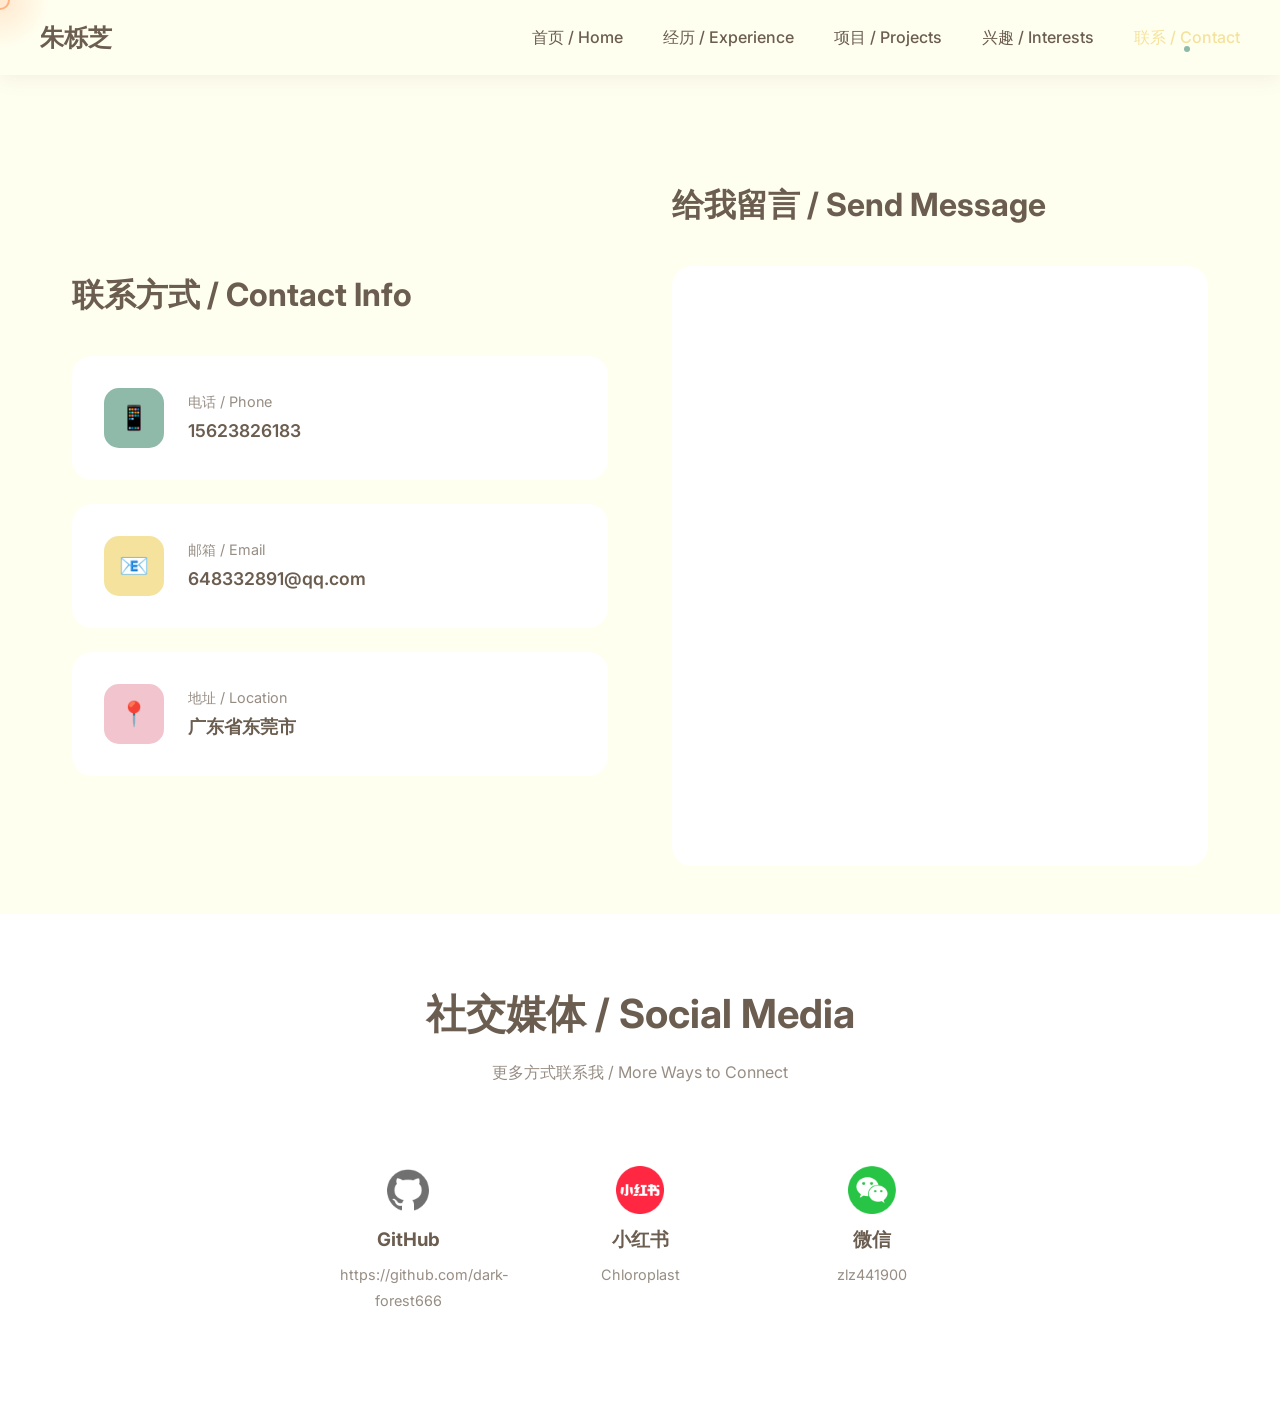
==== contact.html @ 86832d2b "Initial commit: Personal portfolio website" ====
<!DOCTYPE html>
<html lang="zh-CN">
<head>
  <meta charset="UTF-8">
  <meta name="viewport" content="width=device-width, initial-scale=1.0">
  <title>联系我 - 朱栎芝 | Contact</title>
  <link rel="preconnect" href="https://fonts.googleapis.com">
  <link rel="preconnect" href="https://fonts.gstatic.com" crossorigin>
  <link href="https://fonts.googleapis.com/css2?family=Inter:wght@300;400;500;600;700&display=swap" rel="stylesheet">
  <link rel="stylesheet" href="css/style.css">
  <link rel="stylesheet" href="css/animations.css">
</head>
<body>

  <!-- 自定义鼠标光标 -->
  <div class="custom-cursor"></div>
  <div class="cursor-glow"></div>

  <!-- 导航栏 -->
  <nav class="navbar scrolled" id="navbar">
    <div class="nav-container">
      <a href="index.html" class="nav-logo">朱栎芝</a>
      <ul class="nav-links">
        <li><a href="index.html" class="nav-link">首页 / Home</a></li>
        <li><a href="experience.html" class="nav-link">经历 / Experience</a></li>
        <li><a href="projects.html" class="nav-link">项目 / Projects</a></li>
        <li><a href="interests.html" class="nav-link">兴趣 / Interests</a></li>
        <li><a href="contact.html" class="nav-link active">联系 / Contact</a></li>
      </ul>
      <button class="mobile-menu-btn">☰</button>
    </div>
  </nav>

  <!-- 页面内容开始 -->
  <div style="padding-top: 8rem;"></div>

  <!-- 联系方式 -->
  <section style="padding: 3rem 0;">
    <div class="container">
      <div style="display: grid; grid-template-columns: 1fr 1fr; gap: 4rem; align-items: center;">
        
        <!-- 联系信息卡片 -->
        <div class="scroll-animate">
          <h2 style="font-size: 2rem; margin-bottom: 2rem;">联系方式 / Contact Info</h2>
          
          <div style="display: flex; flex-direction: column; gap: 1.5rem;">
            
            <!-- 电话 -->
            <a href="tel:15623826183" class="card card-hover" style="text-decoration: none; color: inherit; display: flex; align-items: center; gap: 1.5rem;">
              <div style="width: 60px; height: 60px; background: var(--color-primary); border-radius: 15px; display: flex; align-items: center; justify-content: center; font-size: 1.5rem; flex-shrink: 0;">
                📱
              </div>
              <div>
                <p style="font-size: 0.9rem; opacity: 0.7;">电话 / Phone</p>
                <p style="font-size: 1.1rem; font-weight: 600;">15623826183</p>
              </div>
            </a>

            <!-- 邮箱 -->
            <a href="mailto:648332891@qq.com" class="card card-hover" style="text-decoration: none; color: inherit; display: flex; align-items: center; gap: 1.5rem;">
              <div style="width: 60px; height: 60px; background: var(--color-accent); border-radius: 15px; display: flex; align-items: center; justify-content: center; font-size: 1.5rem; flex-shrink: 0;">
                📧
              </div>
              <div>
                <p style="font-size: 0.9rem; opacity: 0.7;">邮箱 / Email</p>
                <p style="font-size: 1.1rem; font-weight: 600;">648332891@qq.com</p>
              </div>
            </a>

            <!-- 地址 -->
            <div class="card" style="display: flex; align-items: center; gap: 1.5rem;">
              <div style="width: 60px; height: 60px; background: var(--color-secondary); border-radius: 15px; display: flex; align-items: center; justify-content: center; font-size: 1.5rem; flex-shrink: 0;">
                📍
              </div>
              <div>
                <p style="font-size: 0.9rem; opacity: 0.7;">地址 / Location</p>
                <p style="font-size: 1.1rem; font-weight: 600;">广东省东莞市</p>
              </div>
            </div>

          </div>
        </div>

        <!-- 留言表单 -->
        <div class="scroll-animate" style="animation-delay: 0.3s;">
          <h2 style="font-size: 2rem; margin-bottom: 2rem;">给我留言 / Send Message</h2>
          
          <div class="card" style="padding: 0; overflow: hidden;">
            <iframe height="600" src="http://jsform3.com/web/formview/69e0dd16fc918f0dad9b5630?_ed=1" allowTransparency="true" frameborder="0" style="width:100%; border:none; display: block;"></iframe>
          </div>
        </div>

      </div>
    </div>
  </section>

  <!-- 社交媒体 -->
  <section style="padding: 4rem 0; background: var(--color-white);">
    <div class="container">
      <div class="section-title scroll-animate">
        <h2>社交媒体 / Social Media</h2>
        <p>更多方式联系我 / More Ways to Connect</p>
      </div>

      <div style="display: flex; justify-content: center; gap: 2rem; flex-wrap: wrap;">

        <a href="#" class="card card-hover scroll-animate social-card" style="text-decoration: none; color: inherit; text-align: center; padding: 2rem; width: 200px; flex-shrink: 0;">
          <img src="img/icon/github.png" style="width: 48px; height: 48px;">
          <h3 style="margin-bottom: 0.3rem;">GitHub</h3>
          <p style="font-size: 0.9rem; opacity: 0.7;">https://github.com/dark-forest666</p>
        </a>

        <a href="#" class="card card-hover scroll-animate social-card" style="text-decoration: none; color: inherit; text-align: center; padding: 2rem; width: 200px; flex-shrink: 0; animation-delay: 0.2s;">
          <img src="img/icon/xiaohongshu.png" style="width: 48px; height: 48px;">
          <h3 style="margin-bottom: 0.3rem;">小红书</h3>
          <p style="font-size: 0.9rem; opacity: 0.7;">Chloroplast</p>
        </a>

        <a href="#" class="card card-hover scroll-animate social-card" style="text-decoration: none; color: inherit; text-align: center; padding: 2rem; width: 200px; flex-shrink: 0; animation-delay: 0.4s;">
          <img src="img/icon/wechat.png" style="width: 48px; height: 48px;">
          <h3 style="margin-bottom: 0.3rem;">微信</h3>
          <p style="font-size: 0.9rem; opacity: 0.7;">zlz441900</p>
        </a>

      </div>
    </div>
  </section>

  <style>
    /* 社交媒体卡片样式 */
    .social-card {
      transition: transform 0.3s ease, box-shadow 0.3s ease;
    }

    .social-card:hover {
      transform: translateY(-5px);
      box-shadow: 0 10px 30px rgba(0, 0, 0, 0.15);
    }

    /* 响应式调整 */
    @media (max-width: 768px) {
      .social-card {
        width: 160px !important;
        padding: 1.5rem !important;
      }

      .social-card h3 {
        font-size: 1rem;
      }

      .social-card p {
        font-size: 0.8rem;
      }
    }

    @media (max-width: 480px) {
      .social-card {
        width: 140px !important;
        padding: 1.2rem !important;
      }

      .social-card div:first-child {
        font-size: 2.5rem;
      }
    }
  </style>



  <script src="js/main.js"></script>
  <script src="js/animations.js"></script>
  <script src="js/interactions.js"></script>

</body>
</html>
---- css/style.css ----
/* ==================== 颜色系统 ==================== */
:root {
  --color-primary: #8FB9A8;
  --color-secondary: #F2C4CE;
  --color-accent: #F5E29D;
  --color-bg: #FFFFF0;
  --color-text: #6B5D4F;
  --color-white: #FFFFFF;
}

/* ==================== 重置样式 ==================== */
* {
  margin: 0;
  padding: 0;
  box-sizing: border-box;
}

html {
  scroll-behavior: smooth;
}

body {
  font-family: 'Inter', 'Microsoft YaHei', sans-serif;
  background-color: var(--color-bg);
  color: var(--color-text);
  line-height: 1.8;
  overflow-x: hidden;
}

/* ==================== 自定义鼠标光标 ==================== */
/* 主站页面使用自定义光标 */
body:not(.club-page):not(.assistant-page) {
  cursor: none;
}

/* 主站光标样式 - 详情页会覆盖这些样式 */
body:not(.club-page):not(.assistant-page) .custom-cursor {
  position: fixed;
  width: 20px;
  height: 20px;
  border: 2px solid #FFB380;
  border-radius: 50%;
  pointer-events: none;
  z-index: 99999;
  left: 0;
  top: 0;
  opacity: 1;
  display: block;
}

body:not(.club-page):not(.assistant-page) .cursor-glow {
  position: fixed;
  width: 100px;
  height: 100px;
  background: radial-gradient(circle, rgba(255, 179, 128, 0.3) 0%, transparent 70%);
  border-radius: 50%;
  pointer-events: none;
  z-index: 99998;
  left: 0;
  top: 0;
  opacity: 1;
  display: block;
}

body:not(.club-page):not(.assistant-page):hover .custom-cursor,
body:not(.club-page):not(.assistant-page):hover .cursor-glow {
  opacity: 1;
}

/* ==================== 详情页自定义光标 ==================== */
/* 详情页使用自定义光标 */
body.club-page,
body.assistant-page {
  cursor: none;
}

/* 详情页光标样式 - 始终可见 */
body.club-page .custom-cursor,
body.assistant-page .custom-cursor {
  position: fixed;
  width: 20px;
  height: 20px;
  border: 2px solid #FFB380;
  border-radius: 50%;
  pointer-events: none;
  z-index: 99999;
  left: 0;
  top: 0;
  opacity: 1;
  display: block;
}

body.club-page .cursor-glow,
body.assistant-page .cursor-glow {
  position: fixed;
  width: 100px;
  height: 100px;
  background: radial-gradient(circle, rgba(255, 179, 128, 0.3) 0%, transparent 70%);
  border-radius: 50%;
  pointer-events: none;
  z-index: 99998;
  left: 0;
  top: 0;
  opacity: 1;
  display: block;
}

/* 悬停交互元素时的光标变化 */
a:hover ~ .custom-cursor,
button:hover ~ .custom-cursor,
.card:hover ~ .custom-cursor {
  transform: scale(1.5);
  background: #FFB380;
}

/* ==================== 导航栏 ==================== */
.navbar {
  position: fixed;
  top: 0;
  left: 0;
  right: 0;
  z-index: 1000;
  padding: 1rem 1rem;
  transition: all 0.3s ease;
}

.navbar.scrolled {
  background: rgba(255, 255, 240, 0.95);
  backdrop-filter: blur(10px);
  box-shadow: 0 2px 20px rgba(107, 93, 79, 0.1);
}

.nav-container {
  max-width: 1200px;
  margin: 0 auto;
  display: flex;
  justify-content: space-between;
  align-items: center;
}

.nav-logo {
  font-size: 1.5rem;
  font-weight: 700;
  color: var(--color-text);
  text-decoration: none;
  cursor: none;
}

.nav-links {
  display: flex;
  gap: 2.5rem;
  list-style: none;
}

.nav-link {
  color: var(--color-text);
  text-decoration: none;
  font-weight: 500;
  position: relative;
  cursor: none;
  transition: color 0.3s ease;
}

.nav-link::after {
  content: '';
  position: absolute;
  bottom: -5px;
  left: 50%;
  transform: translateX(-50%) scale(0);
  width: 6px;
  height: 6px;
  background: var(--color-primary);
  border-radius: 50%;
  transition: transform 0.3s ease;
}

.nav-link:hover {
  color: var(--color-accent);
}

.nav-link:hover::after,
.nav-link.active::after {
  transform: translateX(-50%) scale(1);
}

.nav-link.active {
  color: var(--color-accent);
}

.mobile-menu-btn {
  display: none;
  background: none;
  border: none;
  font-size: 1.5rem;
  color: var(--color-text);
  cursor: none;
}

/* ==================== 容器 ==================== */
.container {
  max-width: 1200px;
  margin: 0 auto;
  padding: 0 2rem;
}

/* ==================== 章节标题 ==================== */
.section-title {
  text-align: center;
  margin-bottom: 3rem;
}

.section-title h2 {
  font-size: 2.5rem;
  margin-bottom: 0.5rem;
}

.section-title p {
  font-size: 1rem;
  opacity: 0.7;
}

/* ==================== 卡片样式 ==================== */
.card {
  background: var(--color-white);
  border-radius: 20px;
  padding: 2rem;
  transition: all 0.4s ease;
  cursor: none;
}

.card:hover {
  transform: translateY(-10px);
  box-shadow: 0 20px 40px rgba(107, 93, 79, 0.1);
}

/* ==================== 按钮样式 ==================== */
.btn {
  display: inline-flex;
  align-items: center;
  gap: 0.5rem;
  padding: 1rem 2rem;
  border: none;
  border-radius: 50px;
  font-weight: 600;
  text-decoration: none;
  cursor: none;
  transition: all 0.3s ease;
}

.btn-primary {
  background: var(--color-primary);
  color: var(--color-white);
}

.btn-primary:hover {
  transform: scale(1.05);
  box-shadow: 0 10px 30px rgba(138, 154, 135, 0.4);
}

.btn-secondary {
  background: var(--color-white);
  color: var(--color-text);
  border: 2px solid var(--color-secondary);
}

.btn-secondary:hover {
  border-color: var(--color-accent);
  transform: scale(1.05);
}

/* ==================== 粒子背景 ==================== */
.particles-container {
  position: absolute;
  top: 0;
  left: 0;
  width: 100%;
  height: 100%;
  overflow: hidden;
  z-index: 0;
}

.particle {
  position: absolute;
  border-radius: 50%;
  pointer-events: none;
}

/* ==================== 页脚 ==================== */
.footer {
  background: var(--color-white);
  padding: 0.75rem 0;
  text-align: center;
  margin-top: 2rem;
  border-top: 1px solid #B4A08C;
  width: 100%;
  max-width: 100vw;
  height: 90px;
  display: flex;
  flex-direction: column;
  justify-content: center;
  align-items: center;
}

.footer p {
  opacity: 0.7;
  font-size: 14px;
  line-height: 1.5;
  margin-bottom: 0.8rem;
  color: var(--color-text);
}

/* ==================== 响应式 ==================== */
@media (max-width: 768px) {
  .nav-links {
    display: none;
  }
  
  .mobile-menu-btn {
    display: block;
  }
  
  .section-title h2 {
    font-size: 2rem;
  }
}
---- css/animations.css ----
/* ==================== 基础动画 ==================== */

/* 淡入上滑 */
@keyframes fadeInUp {
  from {
    opacity: 0;
    transform: translateY(40px);
  }
  to {
    opacity: 1;
    transform: translateY(0);
  }
}

.animate-fade-in-up {
  animation: fadeInUp 0.8s ease forwards;
}

/* 打字机效果 */
@keyframes typing {
  from {
    width: 0;
  }
  to {
    width: 100%;
  }
}

@keyframes blink {
  50% {
    border-color: transparent;
  }
}

.typewriter {
  overflow: hidden;
  border-right: 3px solid var(--color-primary);
  white-space: nowrap;
  animation: typing 2s steps(30) forwards, blink 0.7s infinite;
}

/* 粒子漂浮 */
@keyframes float {
  0%, 100% {
    transform: translateY(0) rotate(0deg);
  }
  50% {
    transform: translateY(-30px) rotate(180deg);
  }
}

.particle-float {
  animation: float ease-in-out infinite;
}

/* 旋转 */
@keyframes spin {
  from {
    transform: rotate(0deg);
  }
  to {
    transform: rotate(360deg);
  }
}

.animate-spin {
  animation: spin 10s linear infinite;
}

/* 脉冲 */
@keyframes pulse {
  0%, 100% {
    transform: scale(1);
    opacity: 1;
  }
  50% {
    transform: scale(1.1);
    opacity: 0.8;
  }
}

.animate-pulse {
  animation: pulse 2s ease-in-out infinite;
}

/* 弹跳 */
@keyframes bounce {
  0%, 20%, 50%, 80%, 100% {
    transform: translateY(0);
  }
  40% {
    transform: translateY(-20px);
  }
  60% {
    transform: translateY(-10px);
  }
}

.animate-bounce {
  animation: bounce 2s infinite;
}

/* 滚动触发类 */
.scroll-animate {
  opacity: 0;
  transform: translateY(40px);
  transition: all 0.8s ease;
}

.scroll-animate.visible {
  opacity: 1;
  transform: translateY(0);
}

/* 卡片悬停 */
.card-hover {
  transition: all 0.4s cubic-bezier(0.175, 0.885, 0.32, 1.275);
}

.card-hover:hover {
  transform: translateY(-15px) scale(1.02);
}

/* 渐变色背景流动 */
@keyframes gradient {
  0% {
    background-position: 0% 50%;
  }
  50% {
    background-position: 100% 50%;
  }
  100% {
    background-position: 0% 50%;
  }
}

.gradient-animated {
  background: linear-gradient(-45deg, var(--color-primary), var(--color-accent), var(--color-secondary), var(--color-primary));
  background-size: 400% 400%;
  animation: gradient 15s ease infinite;
}

/* 涟漪效果 */
@keyframes ripple {
  to {
    transform: scale(4);
    opacity: 0;
  }
}

.ripple {
  position: absolute;
  border-radius: 50%;
  background: rgba(255, 204, 153, 0.4);
  transform: scale(0);
  animation: ripple 0.6s linear;
  pointer-events: none;
}

/* 时间轴动画 */
@keyframes drawLine {
  from {
    height: 0;
  }
  to {
    height: 100%;
  }
}

.timeline-line {
  animation: drawLine 1s ease forwards;
}

/* 技能条 */
@keyframes fillBar {
  from {
    width: 0;
  }
}

.skill-bar {
  animation: fillBar 1.5s ease forwards;
}
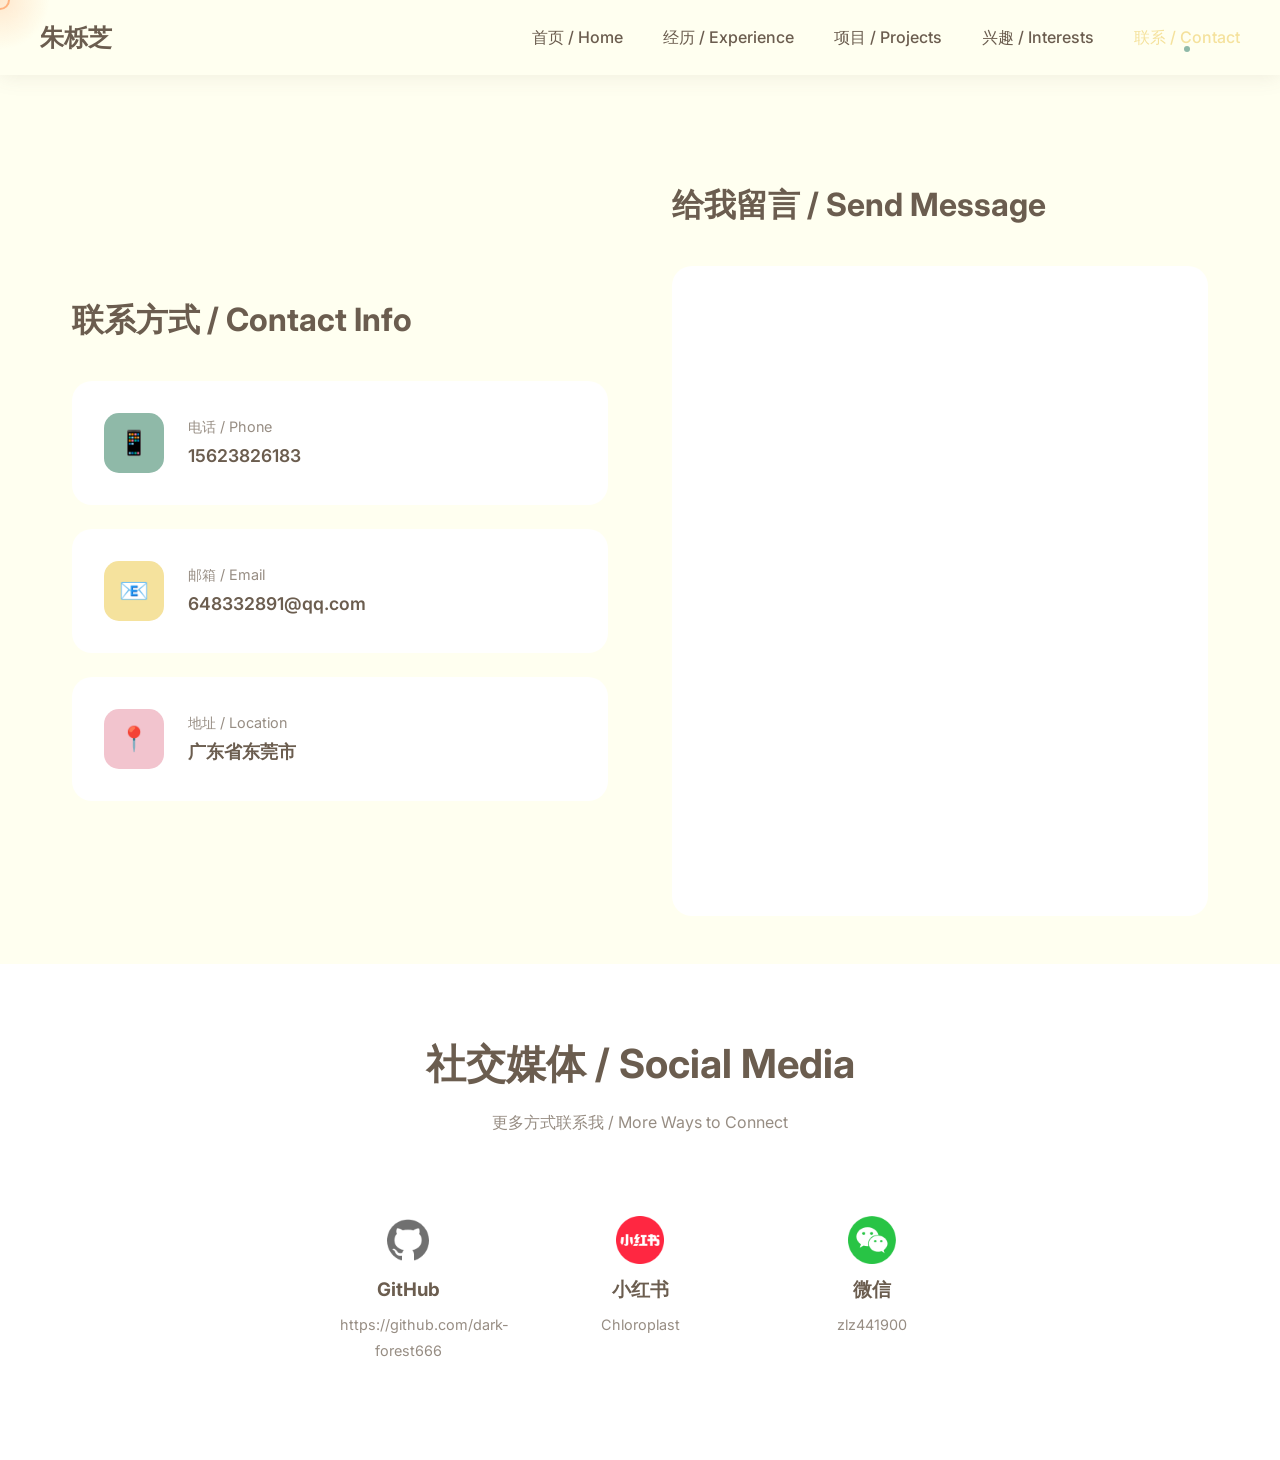
==== commit 4976e7a3: "Update:修复照片墙路径、更新表单、添加新图片" ====
--- a/contact.html
+++ b/contact.html
@@ -86,7 +86,7 @@
           <h2 style="font-size: 2rem; margin-bottom: 2rem;">给我留言 / Send Message</h2>
           
           <div class="card" style="padding: 0; overflow: hidden;">
-            <iframe height="600" src="http://jsform3.com/web/formview/69e0dd16fc918f0dad9b5630?_ed=1" allowTransparency="true" frameborder="0" style="width:100%; border:none; display: block;"></iframe>
+            <iframe id="idy_frame" height="100%" width="100%" src="https://wj.qq.com/s2/26364607/ad0e/" frameborder="0" style="min-height:650px; width:100%; border:none; display: block;" allowfullscreen sandbox="allow-same-origin allow-scripts allow-modals allow-downloads allow-forms allow-popups"></iframe>
           </div>
         </div>
 
